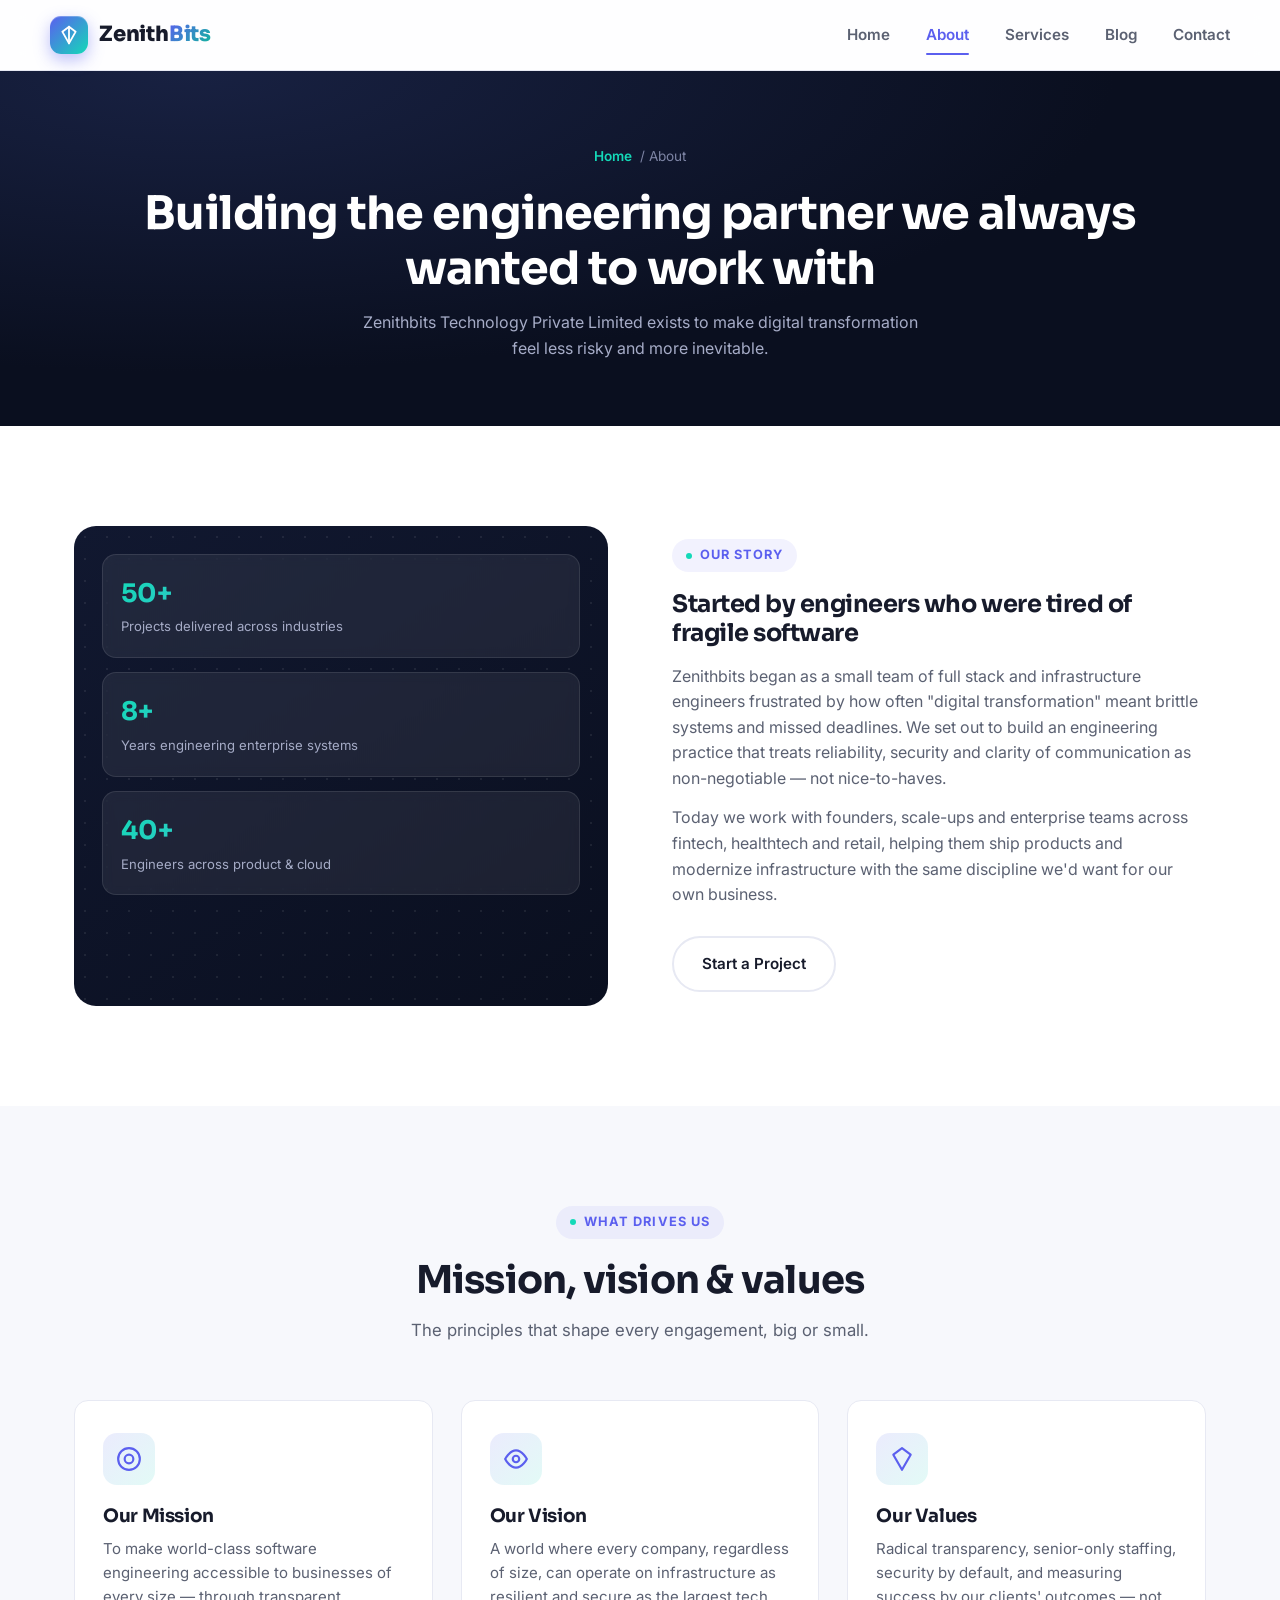
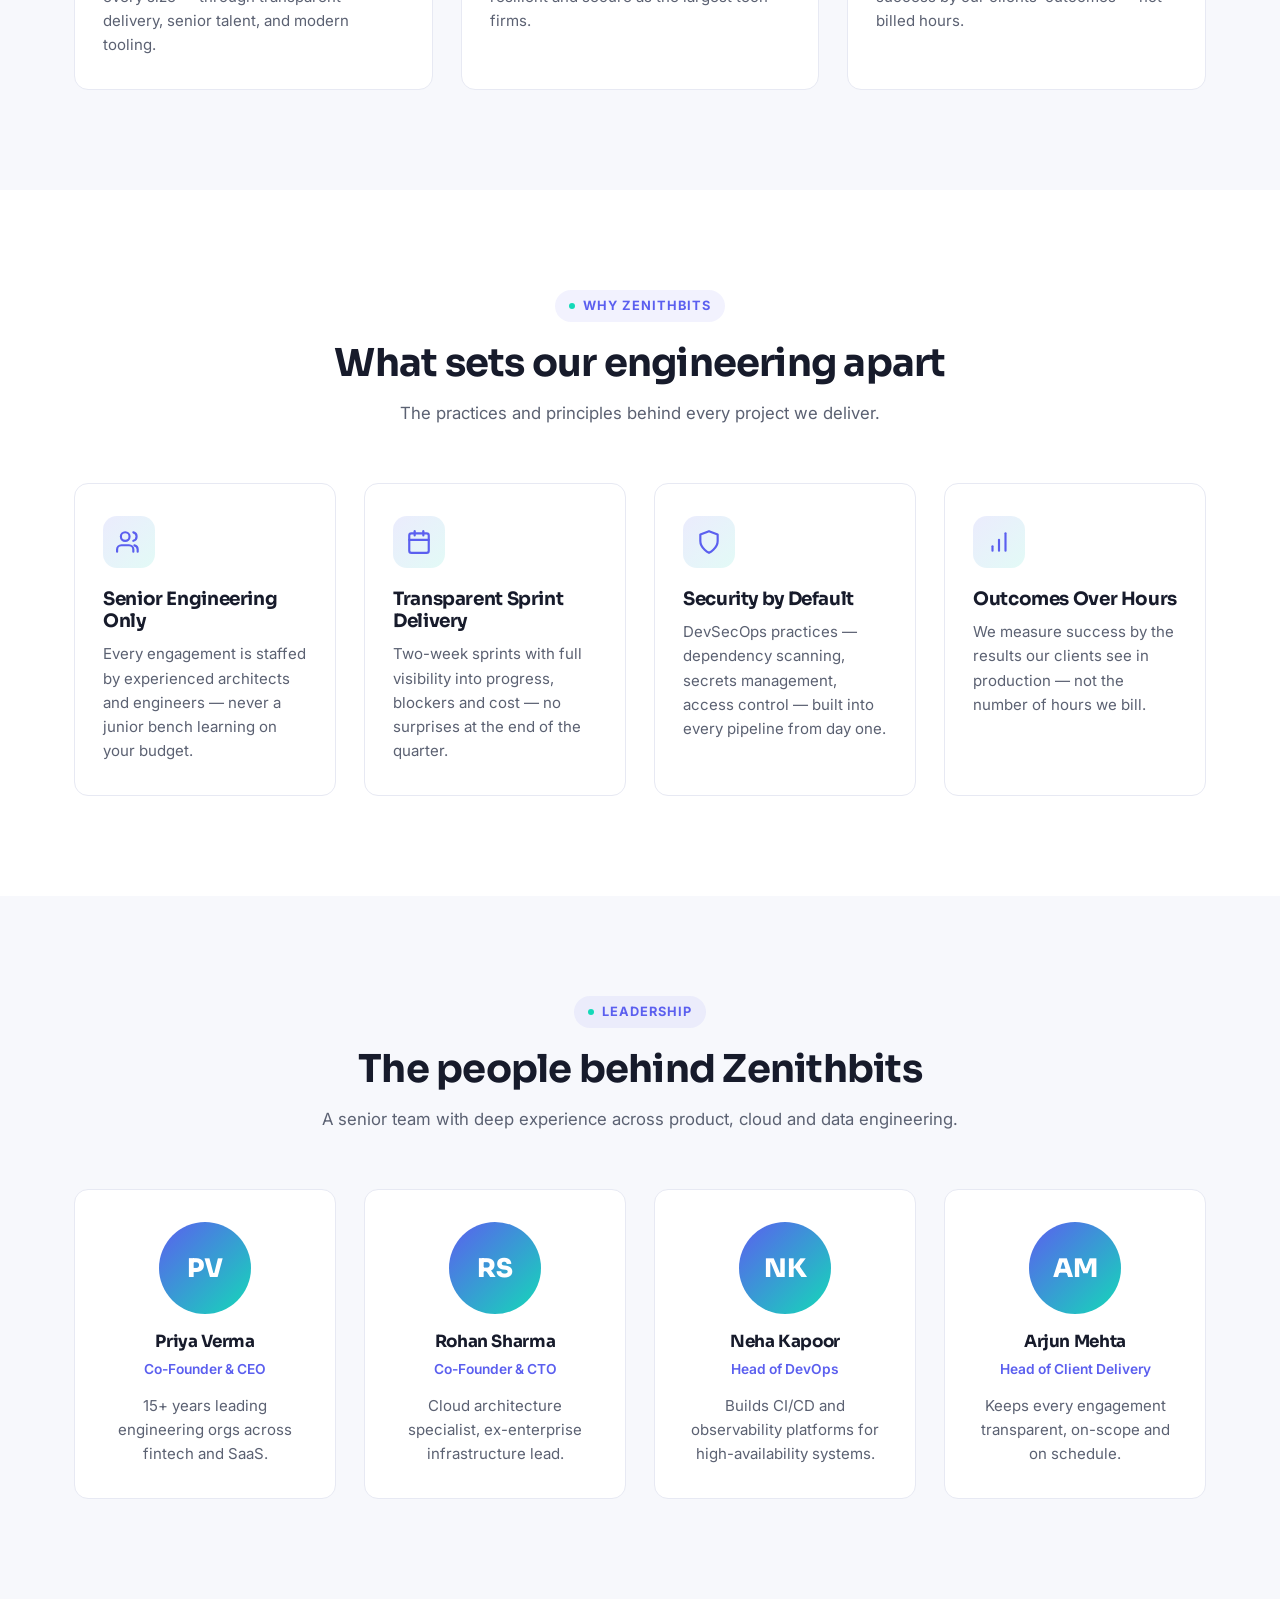
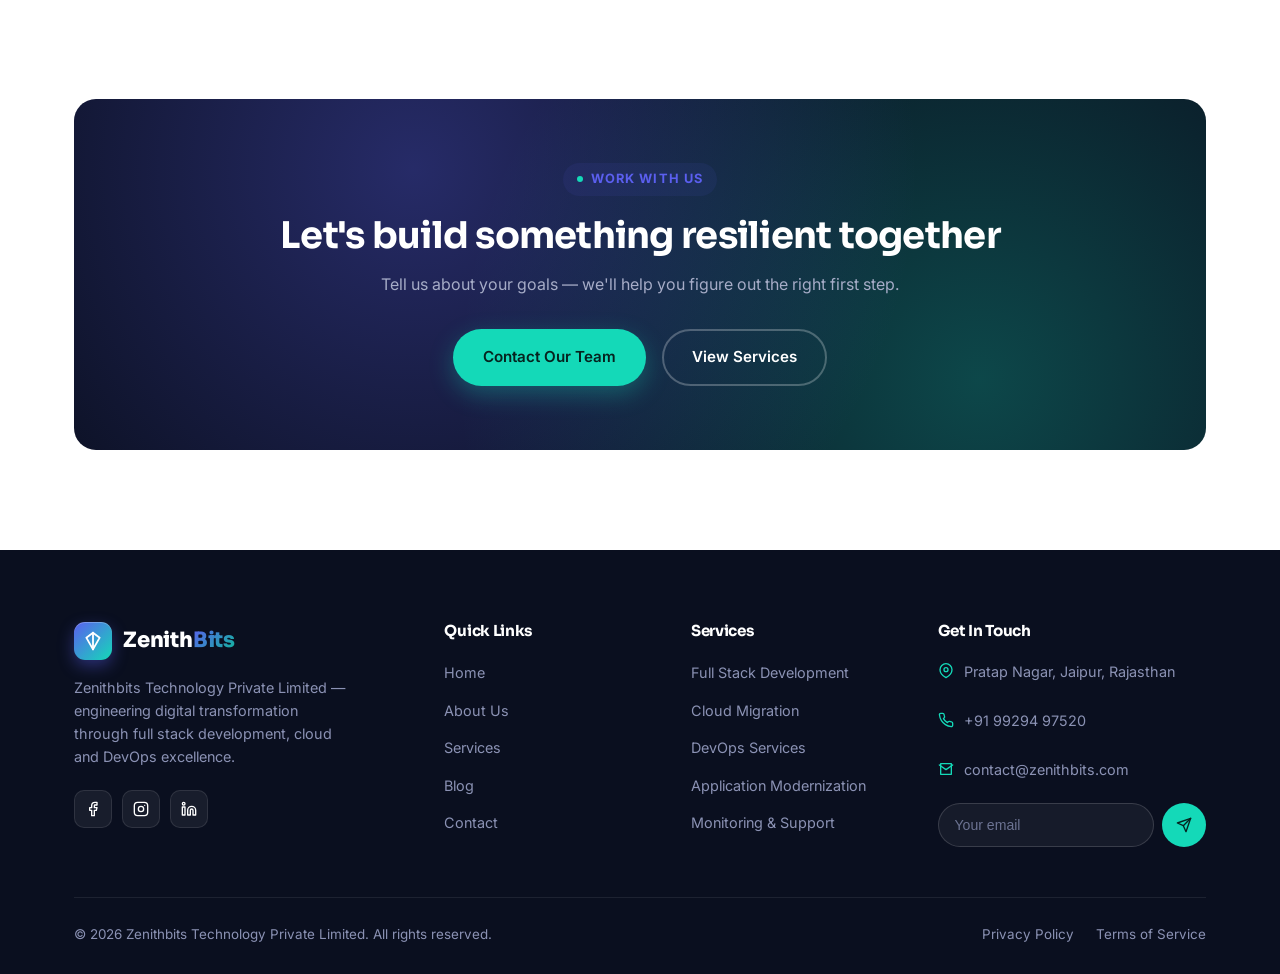
==== about.html @ cf874138 "added" ====
<!DOCTYPE html>
<html lang="en">
<head>
<meta charset="UTF-8">
<meta name="viewport" content="width=device-width, initial-scale=1.0">
<title>About Us | Zenithbits Technology</title>
<meta name="description" content="Learn about Zenithbits Technology Private Limited — our story, mission, values and the team behind our digital transformation work.">
<link rel="preconnect" href="https://fonts.googleapis.com">
<link href="https://fonts.googleapis.com/css2?family=Inter:wght@400;500;600;700&family=Sora:wght@600;700;800&display=swap" rel="stylesheet">
<link rel="stylesheet" href="assets/style.css">
</head>
<body>

<header class="navbar">
  <div class="container nav-inner">
    <a href="index.html" class="logo">
      <span class="mark"><svg viewBox="0 0 24 24" fill="none" stroke="#fff" stroke-width="2.2" stroke-linecap="round" stroke-linejoin="round"><path d="M12 2 L20 8 L12 22 L4 8 Z"/><path d="M12 2 L12 22"/></svg></span>
      <span class="logo-text">Zenith<span class="sub">Bits</span></span>
    </a>
    <nav class="nav-links">
      <a href="index.html">Home</a>
      <a href="about.html" class="active">About</a>
      <a href="services.html">Services</a>
      <a href="blog.html">Blog</a>
      <a href="contact.html">Contact</a>
    </nav>
    <button class="nav-toggle" aria-label="Menu"><span></span><span></span><span></span></button>
  </div>
  <div class="container mobile-menu">
    <a href="index.html">Home</a>
    <a href="about.html" class="active">About</a>
    <a href="services.html">Services</a>
    <a href="blog.html">Blog</a>
    <a href="contact.html">Contact</a>
  </div>
</header>

<section class="page-hero">
  <div class="container">
    <div class="breadcrumb"><a href="index.html">Home</a> / About</div>
    <h1>Building the engineering partner we always wanted to work with</h1>
    <p>Zenithbits Technology Private Limited exists to make digital transformation feel less risky and more inevitable.</p>
  </div>
</section>

<!-- STORY -->
<section class="section bg-surface">
  <div class="container split">
    <div class="split-visual">
      <div class="grid-dots"></div>
      <div class="stat-chip"><strong data-count="50" data-suffix="+">0+</strong><span>Projects delivered across industries</span></div>
      <div class="stat-chip"><strong data-count="8" data-suffix="+">0+</strong><span>Years engineering enterprise systems</span></div>
      <div class="stat-chip"><strong data-count="40" data-suffix="+">0+</strong><span>Engineers across product &amp; cloud</span></div>
    </div>
    <div>
      <div class="eyebrow">Our Story</div>
      <h2>Started by engineers who were tired of fragile software</h2>
      <p style="color:var(--text-muted); margin-top:16px;">Zenithbits began as a small team of full stack and infrastructure engineers frustrated by how often "digital transformation" meant brittle systems and missed deadlines. We set out to build an engineering practice that treats reliability, security and clarity of communication as non-negotiable — not nice-to-haves.</p>
      <p style="color:var(--text-muted); margin-top:14px;">Today we work with founders, scale-ups and enterprise teams across fintech, healthtech and retail, helping them ship products and modernize infrastructure with the same discipline we'd want for our own business.</p>
      <a href="contact.html" class="btn btn-outline-dark" style="margin-top:28px;">Start a Project</a>
    </div>
  </div>
</section>

<!-- MISSION / VISION / VALUES -->
<section class="section bg-soft">
  <div class="container">
    <div class="section-head">
      <div class="eyebrow">What Drives Us</div>
      <h2>Mission, vision &amp; values</h2>
      <p>The principles that shape every engagement, big or small.</p>
    </div>
    <div class="grid grid-3">
      <div class="card value-card">
        <div class="icon-tile"><svg viewBox="0 0 24 24" fill="none" stroke-width="2" stroke-linecap="round" stroke-linejoin="round"><circle cx="12" cy="12" r="10"/><path d="M16 12a4 4 0 1 1-8 0 4 4 0 0 1 8 0Z"/></svg></div>
        <h3>Our Mission</h3>
        <p>To make world-class software engineering accessible to businesses of every size — through transparent delivery, senior talent, and modern tooling.</p>
      </div>
      <div class="card value-card">
        <div class="icon-tile"><svg viewBox="0 0 24 24" fill="none" stroke-width="2" stroke-linecap="round" stroke-linejoin="round"><path d="M2 12s4-8 10-8 10 8 10 8-4 8-10 8-10-8-10-8Z"/><circle cx="12" cy="12" r="3"/></svg></div>
        <h3>Our Vision</h3>
        <p>A world where every company, regardless of size, can operate on infrastructure as resilient and secure as the largest tech firms.</p>
      </div>
      <div class="card value-card">
        <div class="icon-tile"><svg viewBox="0 0 24 24" fill="none" stroke-width="2" stroke-linecap="round" stroke-linejoin="round"><path d="M12 2 L20 8 L12 22 L4 8 Z"/></svg></div>
        <h3>Our Values</h3>
        <p>Radical transparency, senior-only staffing, security by default, and measuring success by our clients' outcomes — not billed hours.</p>
      </div>
    </div>
  </div>
</section>

<!-- WHY ZENITHBITS -->
<section class="section bg-surface">
  <div class="container">
    <div class="section-head">
      <div class="eyebrow">Why Zenithbits</div>
      <h2>What sets our engineering apart</h2>
      <p>The practices and principles behind every project we deliver.</p>
    </div>
    <div class="grid grid-4">
      <div class="card">
        <div class="icon-tile"><svg viewBox="0 0 24 24" fill="none" stroke-width="2" stroke-linecap="round" stroke-linejoin="round"><path d="M16 21v-2a4 4 0 0 0-4-4H5a4 4 0 0 0-4 4v2"/><circle cx="8.5" cy="7" r="4"/><path d="M20 21v-2a4 4 0 0 0-3-3.87"/><path d="M16 3.13a4 4 0 0 1 0 7.75"/></svg></div>
        <h3>Senior Engineering Only</h3>
        <p>Every engagement is staffed by experienced architects and engineers — never a junior bench learning on your budget.</p>
      </div>
      <div class="card">
        <div class="icon-tile"><svg viewBox="0 0 24 24" fill="none" stroke-width="2" stroke-linecap="round" stroke-linejoin="round"><rect x="3" y="4" width="18" height="18" rx="2"/><line x1="16" y1="2" x2="16" y2="6"/><line x1="8" y1="2" x2="8" y2="6"/><line x1="3" y1="10" x2="21" y2="10"/></svg></div>
        <h3>Transparent Sprint Delivery</h3>
        <p>Two-week sprints with full visibility into progress, blockers and cost — no surprises at the end of the quarter.</p>
      </div>
      <div class="card">
        <div class="icon-tile"><svg viewBox="0 0 24 24" fill="none" stroke-width="2" stroke-linecap="round" stroke-linejoin="round"><path d="M12 22s8-4 8-11V5l-8-3-8 3v6c0 7 8 11 8 11Z"/></svg></div>
        <h3>Security by Default</h3>
        <p>DevSecOps practices — dependency scanning, secrets management, access control — built into every pipeline from day one.</p>
      </div>
      <div class="card">
        <div class="icon-tile"><svg viewBox="0 0 24 24" fill="none" stroke-width="2" stroke-linecap="round" stroke-linejoin="round"><path d="M12 20V10"/><path d="M18 20V4"/><path d="M6 20v-4"/></svg></div>
        <h3>Outcomes Over Hours</h3>
        <p>We measure success by the results our clients see in production — not the number of hours we bill.</p>
      </div>
    </div>
  </div>
</section>

<!-- TEAM -->
<section class="section bg-soft">
  <div class="container">
    <div class="section-head">
      <div class="eyebrow">Leadership</div>
      <h2>The people behind Zenithbits</h2>
      <p>A senior team with deep experience across product, cloud and data engineering.</p>
    </div>
    <div class="grid grid-4">
      <div class="card team-card">
        <div class="team-avatar">PV</div>
        <h4>Priya Verma</h4>
        <span>Co-Founder &amp; CEO</span>
        <p style="margin-top:12px;">15+ years leading engineering orgs across fintech and SaaS.</p>
      </div>
      <div class="card team-card">
        <div class="team-avatar">RS</div>
        <h4>Rohan Sharma</h4>
        <span>Co-Founder &amp; CTO</span>
        <p style="margin-top:12px;">Cloud architecture specialist, ex-enterprise infrastructure lead.</p>
      </div>
      <div class="card team-card">
        <div class="team-avatar">NK</div>
        <h4>Neha Kapoor</h4>
        <span>Head of DevOps</span>
        <p style="margin-top:12px;">Builds CI/CD and observability platforms for high-availability systems.</p>
      </div>
      <div class="card team-card">
        <div class="team-avatar">AM</div>
        <h4>Arjun Mehta</h4>
        <span>Head of Client Delivery</span>
        <p style="margin-top:12px;">Keeps every engagement transparent, on-scope and on schedule.</p>
      </div>
    </div>
  </div>
</section>

<section class="section bg-surface">
  <div class="container">
    <div class="cta-banner">
      <div class="eyebrow on-dark">Work With Us</div>
      <h2>Let's build something resilient together</h2>
      <p>Tell us about your goals — we'll help you figure out the right first step.</p>
      <div class="cta-actions">
        <a href="contact.html" class="btn btn-accent">Contact Our Team</a>
        <a href="services.html" class="btn btn-outline">View Services</a>
      </div>
    </div>
  </div>
</section>

<footer>
  <div class="container">
    <div class="footer-grid">
      <div>
        <a href="index.html" class="logo">
          <span class="mark"><svg viewBox="0 0 24 24" fill="none" stroke="#fff" stroke-width="2.2" stroke-linecap="round" stroke-linejoin="round"><path d="M12 2 L20 8 L12 22 L4 8 Z"/><path d="M12 2 L12 22"/></svg></span>
          <span class="logo-text">Zenith<span class="sub">Bits</span></span>
        </a>
        <p>Zenithbits Technology Private Limited — engineering digital transformation through full stack development, cloud and DevOps excellence.</p>
        <div class="social-row">
          <a href="#" aria-label="Facebook"><svg viewBox="0 0 24 24" fill="none" stroke-width="2" stroke-linecap="round" stroke-linejoin="round"><path d="M18 2h-3a5 5 0 0 0-5 5v3H7v4h3v8h4v-8h3l1-4h-4V7a1 1 0 0 1 1-1h3Z"/></svg></a>
          <a href="#" aria-label="Instagram"><svg viewBox="0 0 24 24" fill="none" stroke-width="2" stroke-linecap="round" stroke-linejoin="round"><rect x="2" y="2" width="20" height="20" rx="5"/><circle cx="12" cy="12" r="4"/><line x1="17.5" y1="6.5" x2="17.5" y2="6.5"/></svg></a>
          <a href="#" aria-label="LinkedIn"><svg viewBox="0 0 24 24" fill="none" stroke-width="2" stroke-linecap="round" stroke-linejoin="round"><path d="M16 8a6 6 0 0 1 6 6v7h-4v-7a2 2 0 0 0-2-2 2 2 0 0 0-2 2v7h-4v-7a6 6 0 0 1 6-6Z"/><rect x="2" y="9" width="4" height="12"/><circle cx="4" cy="4" r="2"/></svg></a>
        </div>
      </div>
      <div class="footer-col">
        <h4>Quick Links</h4>
        <ul>
          <li><a href="index.html">Home</a></li>
          <li><a href="about.html">About Us</a></li>
          <li><a href="services.html">Services</a></li>
          <li><a href="blog.html">Blog</a></li>
          <li><a href="contact.html">Contact</a></li>
        </ul>
      </div>
      <div class="footer-col">
        <h4>Services</h4>
        <ul>
          <li><a href="services.html">Full Stack Development</a></li>
          <li><a href="services.html">Cloud Migration</a></li>
          <li><a href="services.html">DevOps Services</a></li>
          <li><a href="services.html">Application Modernization</a></li>
          <li><a href="services.html">Monitoring &amp; Support</a></li>
        </ul>
      </div>
      <div class="footer-col">
        <h4>Get In Touch</h4>
        <ul class="footer-contact">
          <li><svg viewBox="0 0 24 24" fill="none" stroke-width="2" stroke-linecap="round" stroke-linejoin="round"><path d="M21 10c0 7-9 12-9 12S3 17 3 10a9 9 0 0 1 18 0Z"/><circle cx="12" cy="10" r="3"/></svg><span>Pratap Nagar, Jaipur, Rajasthan</span></li>
          <li><svg viewBox="0 0 24 24" fill="none" stroke-width="2" stroke-linecap="round" stroke-linejoin="round"><path d="M22 16.92v3a2 2 0 0 1-2.18 2 19.79 19.79 0 0 1-8.63-3.07 19.5 19.5 0 0 1-6-6 19.79 19.79 0 0 1-3.07-8.67A2 2 0 0 1 4.11 2h3a2 2 0 0 1 2 1.72c.13.96.36 1.9.68 2.81a2 2 0 0 1-.45 2.11L8.09 9.91a16 16 0 0 0 6 6l1.27-1.27a2 2 0 0 1 2.11-.45c.91.32 1.85.55 2.81.68A2 2 0 0 1 22 16.92Z"/></svg><span>+91 99294 97520</span></li>
          <li><svg viewBox="0 0 24 24" fill="none" stroke-width="2" stroke-linecap="round" stroke-linejoin="round"><path d="M4 4h16v16H4Z"/><path d="m22 6-10 7L2 6"/></svg><span>contact@zenithbits.com</span></li>
        </ul>
        <form class="newsletter">
          <input type="email" placeholder="Your email" required>
          <button type="submit" aria-label="Subscribe"><svg viewBox="0 0 24 24" fill="none" stroke="#06231F" stroke-width="2" stroke-linecap="round" stroke-linejoin="round"><line x1="22" y1="2" x2="11" y2="13"/><polygon points="22 2 15 22 11 13 2 9 22 2"/></svg></button>
        </form>
      </div>
    </div>
    <div class="footer-bottom">
      <span>© 2026 Zenithbits Technology Private Limited. All rights reserved.</span>
      <div class="footer-legal">
        <a href="#">Privacy Policy</a>
        <a href="#">Terms of Service</a>
      </div>
    </div>
  </div>
</footer>

<script src="assets/script.js"></script>
</body>
</html>
---- assets/style.css ----
/* ============================================================
   Zenithbits Technology — Shared Stylesheet
   ============================================================ */

:root {
  /* Brand palette */
  --dark: #0A0F1F;
  --dark-2: #111830;
  --dark-3: #1A2340;
  --primary: #5B5FEF;
  --primary-dark: #4347C4;
  --primary-light: #8B8FF5;
  --accent: #14D9B8;
  --accent-dark: #0FB89B;
  --bg: #F7F8FC;
  --surface: #FFFFFF;
  --text: #171B2B;
  --text-muted: #5B6172;
  --text-soft: #8A90A3;
  --border: #E7E9F3;
  --border-dark: #262F4D;

  --radius-sm: 8px;
  --radius-md: 14px;
  --radius-lg: 22px;
  --shadow-sm: 0 2px 8px rgba(20, 24, 55, 0.06);
  --shadow-md: 0 12px 32px rgba(20, 24, 55, 0.10);
  --shadow-lg: 0 24px 60px rgba(10, 15, 31, 0.18);
  --container: 1180px;
}

* { box-sizing: border-box; margin: 0; padding: 0; }

html { scroll-behavior: smooth; }

body {
  font-family: 'Inter', -apple-system, BlinkMacSystemFont, 'Segoe UI', sans-serif;
  color: var(--text);
  background: var(--bg);
  line-height: 1.6;
  -webkit-font-smoothing: antialiased;
  overflow-x: hidden;
}

h1, h2, h3, h4, h5 {
  font-family: 'Sora', 'Inter', sans-serif;
  font-weight: 700;
  line-height: 1.2;
  color: var(--text);
  letter-spacing: -0.02em;
}

a { color: inherit; text-decoration: none; }
img { max-width: 100%; display: block; }
ul { list-style: none; }
button { font-family: inherit; cursor: pointer; }

.container {
  width: 100%;
  max-width: var(--container);
  margin: 0 auto;
  padding: 0 24px;
}

.eyebrow {
  display: inline-flex;
  align-items: center;
  gap: 8px;
  font-size: 0.8rem;
  font-weight: 700;
  letter-spacing: 0.08em;
  text-transform: uppercase;
  color: var(--primary);
  background: rgba(91, 95, 239, 0.08);
  padding: 6px 14px;
  border-radius: 100px;
  margin-bottom: 18px;
}
.eyebrow::before {
  content: "";
  width: 6px; height: 6px;
  border-radius: 50%;
  background: var(--accent);
}
.on-dark .eyebrow {
  background: rgba(20, 217, 184, 0.12);
  color: var(--accent);
}

.section { padding: 100px 0; }
.section-sm { padding: 60px 0; }
.section-head {
  max-width: 640px;
  margin: 0 auto 56px;
  text-align: center;
}
.section-head h2 { font-size: clamp(1.7rem, 3vw, 2.5rem); margin-bottom: 14px; }
.section-head p { color: var(--text-muted); font-size: 1.05rem; }
.section-head.left { margin: 0 0 48px; text-align: left; }

.bg-dark {
  background: var(--dark);
  color: #C7CBE3;
}
.bg-dark h1, .bg-dark h2, .bg-dark h3, .bg-dark h4 { color: #fff; }
.bg-surface { background: var(--surface); }
.bg-soft { background: var(--bg); }

/* ---------- Buttons ---------- */
.btn {
  display: inline-flex;
  align-items: center;
  justify-content: center;
  gap: 8px;
  padding: 14px 28px;
  border-radius: 100px;
  font-weight: 600;
  font-size: 0.95rem;
  border: 2px solid transparent;
  transition: all 0.25s ease;
  white-space: nowrap;
}
.btn-primary {
  background: linear-gradient(135deg, var(--primary), var(--primary-dark));
  color: #fff;
  box-shadow: 0 8px 24px rgba(91, 95, 239, 0.35);
}
.btn-primary:hover { transform: translateY(-2px); box-shadow: 0 12px 30px rgba(91, 95, 239, 0.45); }
.btn-accent {
  background: var(--accent);
  color: #06231F;
  box-shadow: 0 8px 24px rgba(20, 217, 184, 0.3);
}
.btn-accent:hover { transform: translateY(-2px); background: var(--accent-dark); }
.btn-outline {
  background: transparent;
  border-color: rgba(255,255,255,0.25);
  color: #fff;
}
.btn-outline:hover { border-color: #fff; background: rgba(255,255,255,0.08); }
.btn-outline-dark {
  background: transparent;
  border-color: var(--border);
  color: var(--text);
}
.btn-outline-dark:hover { border-color: var(--primary); color: var(--primary); }
.btn-sm { padding: 10px 20px; font-size: 0.88rem; }
.btn-block { width: 100%; }

/* ---------- Navbar ---------- */
.navbar {
  position: sticky;
  top: 0;
  z-index: 200;
  background: rgba(255,255,255,0.85);
  backdrop-filter: blur(12px);
  border-bottom: 1px solid var(--border);
}
.nav-inner {
  display: flex;
  align-items: center;
  justify-content: space-between;
  padding: 16px 0;
}
.logo {
  display: flex;
  align-items: center;
  gap: 11px;
  font-family: 'Sora', sans-serif;
  font-weight: 800;
  font-size: 1.32rem;
  letter-spacing: -0.01em;
  color: var(--text);
}
.logo .logo-text { white-space: nowrap; }
.logo .mark {
  width: 38px; height: 38px;
  border-radius: 11px;
  background: linear-gradient(135deg, var(--primary), var(--accent));
  display: flex; align-items: center; justify-content: center;
  flex-shrink: 0;
  box-shadow: 0 6px 16px rgba(91,95,239,0.4), inset 0 1px 0 rgba(255,255,255,0.25);
  transition: transform 0.3s ease, box-shadow 0.3s ease;
}
.logo:hover .mark { transform: rotate(-8deg) scale(1.06); box-shadow: 0 8px 20px rgba(91,95,239,0.5), inset 0 1px 0 rgba(255,255,255,0.3); }
.logo .mark svg { width: 20px; height: 20px; }
.logo span.sub {
  background: linear-gradient(135deg, var(--primary), var(--accent-dark));
  -webkit-background-clip: text;
  background-clip: text;
  color: transparent;
}

.nav-links {
  display: flex;
  align-items: center;
  gap: 36px;
}
.nav-links a {
  font-weight: 600;
  font-size: 0.95rem;
  color: var(--text-muted);
  position: relative;
  padding: 4px 0;
  transition: color 0.2s ease;
}
.nav-links a:hover, .nav-links a.active { color: var(--primary); }
.nav-links a.active::after {
  content: "";
  position: absolute;
  left: 0; right: 0; bottom: -4px;
  height: 2px;
  background: var(--primary);
  border-radius: 2px;
}
.nav-cta { display: flex; align-items: center; gap: 18px; }
.nav-toggle {
  display: none;
  flex-direction: column;
  gap: 5px;
  background: none;
  border: none;
  padding: 6px;
}
.nav-toggle span {
  width: 24px; height: 2px;
  background: var(--text);
  border-radius: 2px;
  transition: all 0.25s ease;
}
.mobile-menu {
  display: none;
  flex-direction: column;
  gap: 4px;
  padding: 10px 0 20px;
  border-top: 1px solid var(--border);
}
.mobile-menu.open { display: flex; }
.mobile-menu a {
  padding: 12px 4px;
  font-weight: 600;
  color: var(--text-muted);
  border-bottom: 1px solid var(--border);
}
.mobile-menu a.active { color: var(--primary); }

/* ---------- Hero ---------- */
.hero {
  position: relative;
  padding: 110px 0 130px;
  overflow: hidden;
  background: radial-gradient(ellipse at 20% 0%, #182142 0%, var(--dark) 55%);
}
.hero::before {
  content: "";
  position: absolute;
  inset: 0;
  background-image:
    linear-gradient(rgba(255,255,255,0.035) 1px, transparent 1px),
    linear-gradient(90deg, rgba(255,255,255,0.035) 1px, transparent 1px);
  background-size: 48px 48px;
  mask-image: radial-gradient(ellipse at 30% 20%, black, transparent 70%);
  pointer-events: none;
}
.hero-grid {
  position: relative;
  display: grid;
  grid-template-columns: 1.05fr 0.95fr;
  gap: 60px;
  align-items: center;
}
.hero-copy h1 {
  font-size: clamp(2.2rem, 4.4vw, 3.6rem);
  color: #fff;
  margin-bottom: 22px;
}
.hero-copy h1 .grad {
  background: linear-gradient(135deg, var(--accent), var(--primary-light));
  -webkit-background-clip: text;
  background-clip: text;
  color: transparent;
}
.hero-copy p {
  font-size: 1.1rem;
  color: #A6ACC7;
  max-width: 520px;
  margin-bottom: 34px;
}
.hero-actions { display: flex; gap: 16px; flex-wrap: wrap; margin-bottom: 44px; }
.hero-trust { display: flex; gap: 28px; flex-wrap: wrap; }
.hero-trust div { display: flex; flex-direction: column; }
.hero-trust strong { color: #fff; font-size: 1.4rem; font-family: 'Sora', sans-serif; }
.hero-trust span { color: #7D84A4; font-size: 0.82rem; }

.hero-art {
  position: relative;
  height: 420px;
}
.orbit-card {
  position: absolute;
  background: rgba(255,255,255,0.06);
  border: 1px solid rgba(255,255,255,0.12);
  backdrop-filter: blur(10px);
  border-radius: var(--radius-md);
  padding: 18px 20px;
  color: #fff;
  box-shadow: var(--shadow-lg);
}
.hero-core {
  position: absolute;
  top: 50%; left: 50%;
  transform: translate(-50%, -50%);
  width: 260px; height: 260px;
  border-radius: 50%;
  background: conic-gradient(from 180deg, var(--primary), var(--accent), var(--primary-light), var(--primary));
  filter: blur(0.5px);
  animation: spin 16s linear infinite;
}
.hero-core::after {
  content: "";
  position: absolute;
  inset: 14px;
  border-radius: 50%;
  background: radial-gradient(circle at 32% 28%, #202b58 0%, #131a35 55%, #0a0f1f 100%);
  box-shadow: inset 0 0 44px rgba(91,95,239,0.35), inset 0 0 90px rgba(20,217,184,0.15);
}
.hero-core-icon {
  position: absolute; inset: 0;
  display: flex; align-items: center; justify-content: center;
  z-index: 2;
}
.hero-core-icon svg { width: 68px; height: 68px; animation: pulseIcon 3.2s ease-in-out infinite; }
@keyframes spin { to { transform: translate(-50%, -50%) rotate(360deg); } }
@keyframes pulseIcon { 0%, 100% { transform: scale(1); opacity: 0.92; } 50% { transform: scale(1.1); opacity: 1; } }
.orbit-card.c1 { top: 6%; left: 0; animation: float 6s ease-in-out infinite; }
.orbit-card.c2 { bottom: 10%; right: 0; animation: float 7s ease-in-out infinite 0.4s; }
.orbit-card.c3 { top: 46%; right: -6%; animation: float 5.5s ease-in-out infinite 0.8s; }
@keyframes float { 0%,100% { transform: translateY(0); } 50% { transform: translateY(-14px); } }
.orbit-card .oc-title { font-size: 0.82rem; font-weight: 700; margin-bottom: 2px; }
.orbit-card .oc-sub { font-size: 0.74rem; color: #9AA0C0; }
.orbit-card .oc-row { display: flex; align-items: center; gap: 10px; }
.oc-dot { width: 34px; height: 34px; border-radius: 9px; display:flex; align-items:center; justify-content:center; flex-shrink:0; }
.oc-dot svg { width: 18px; height: 18px; }

/* ---------- Page hero (inner pages) ---------- */
.page-hero {
  padding: 72px 0 64px;
  background: radial-gradient(ellipse at 15% 0%, #182142 0%, var(--dark) 60%);
  text-align: center;
}
.page-hero h1 { color: #fff; font-size: clamp(1.9rem, 3.6vw, 2.9rem); margin-bottom: 14px; }
.page-hero p { color: #A6ACC7; max-width: 560px; margin: 0 auto; }
.breadcrumb {
  display: inline-flex; gap: 8px; align-items: center;
  color: #7D84A4; font-size: 0.85rem; margin-bottom: 18px;
}
.breadcrumb a { color: var(--accent); font-weight: 600; }

/* ---------- Icon tiles ---------- */
.icon-tile {
  width: 52px; height: 52px;
  border-radius: 14px;
  display: flex; align-items: center; justify-content: center;
  background: linear-gradient(135deg, rgba(91,95,239,0.12), rgba(20,217,184,0.12));
  margin-bottom: 20px;
}
.icon-tile svg { width: 26px; height: 26px; stroke: var(--primary); }

/* ---------- About preview / split sections ---------- */
.split {
  display: grid;
  grid-template-columns: 1fr 1fr;
  gap: 64px;
  align-items: center;
}
.split-visual {
  position: relative;
  aspect-ratio: 1/0.9;
  border-radius: var(--radius-lg);
  background: linear-gradient(145deg, var(--dark-2), var(--dark));
  overflow: hidden;
  padding: 28px;
}
.split-visual .grid-dots {
  position: absolute; inset: 0;
  background-image: radial-gradient(rgba(255,255,255,0.15) 1px, transparent 1px);
  background-size: 22px 22px;
  opacity: 0.5;
}
.stat-chip {
  position: relative;
  background: rgba(255,255,255,0.07);
  border: 1px solid rgba(255,255,255,0.1);
  border-radius: var(--radius-md);
  padding: 18px;
  color: #fff;
  margin-bottom: 14px;
  backdrop-filter: blur(6px);
}
.stat-chip strong { font-family:'Sora',sans-serif; font-size: 1.6rem; display:block; background: linear-gradient(135deg, var(--accent), var(--primary-light)); -webkit-background-clip:text; background-clip:text; color:transparent; }
.stat-chip span { font-size: 0.82rem; color: #A6ACC7; }
.split-list { margin-top: 26px; display: flex; flex-direction: column; gap: 16px; }
.split-list li { display: flex; gap: 14px; align-items: flex-start; }
.check {
  width: 24px; height: 24px; border-radius: 50%;
  background: rgba(20,217,184,0.15);
  display: flex; align-items: center; justify-content: center;
  flex-shrink: 0; margin-top: 2px;
}
.check svg { width: 13px; height: 13px; stroke: var(--accent-dark); }
.split-list strong { display:block; font-size: 1rem; margin-bottom: 2px; }
.split-list p { color: var(--text-muted); font-size: 0.92rem; margin: 0; }

/* ---------- Cards grid ---------- */
.grid { display: grid; gap: 28px; }
.grid-4 { grid-template-columns: repeat(4, 1fr); }
.grid-3 { grid-template-columns: repeat(3, 1fr); }
.grid-2 { grid-template-columns: repeat(2, 1fr); }

.card {
  background: var(--surface);
  border: 1px solid var(--border);
  border-radius: var(--radius-md);
  padding: 32px 28px;
  transition: transform 0.25s ease, box-shadow 0.25s ease, border-color 0.25s ease;
}
.card:hover { transform: translateY(-6px); box-shadow: var(--shadow-md); border-color: transparent; }
.card h3 { font-size: 1.15rem; margin-bottom: 10px; }
.card p { color: var(--text-muted); font-size: 0.94rem; }
.card-link {
  display: inline-flex; align-items: center; gap: 6px;
  margin-top: 18px; font-weight: 700; font-size: 0.88rem; color: var(--primary);
}
.card-link svg { width: 14px; height: 14px; transition: transform 0.2s ease; }
.card:hover .card-link svg { transform: translateX(4px); }

.service-num {
  font-family: 'Sora', sans-serif;
  font-weight: 800;
  font-size: 0.8rem;
  color: var(--text-soft);
  margin-bottom: 14px;
  display: block;
}

/* ---------- Feature list (dark) ---------- */
.feature-strip {
  background: var(--dark);
  border-radius: var(--radius-lg);
  padding: 56px;
  display: grid;
  grid-template-columns: 0.9fr 1.1fr;
  gap: 50px;
  align-items: center;
  color: #fff;
}
.feature-strip h2 { color: #fff; margin-bottom: 16px; font-size: clamp(1.5rem,2.6vw,2.1rem); }
.feature-strip > div > p { color: #A6ACC7; margin-bottom: 10px; }
.feature-grid { display: grid; grid-template-columns: 1fr 1fr; gap: 20px; }
.feature-item {
  background: rgba(255,255,255,0.05);
  border: 1px solid rgba(255,255,255,0.1);
  border-radius: var(--radius-md);
  padding: 22px;
}
.feature-item .icon-tile { background: rgba(20,217,184,0.14); margin-bottom: 14px; }
.feature-item .icon-tile svg { stroke: var(--accent); }
.feature-item h4 { color: #fff; font-size: 1rem; margin-bottom: 6px; }
.feature-item p { color: #8B92B4; font-size: 0.86rem; margin: 0; }

/* ---------- Stats band ---------- */
.stats-band {
  background: linear-gradient(120deg, var(--primary-dark), var(--primary) 60%, var(--accent-dark));
  padding: 64px 0;
}
.stats-band .grid-4 { text-align: center; }
.stat-item strong {
  display: block;
  font-family: 'Sora', sans-serif;
  font-size: clamp(2rem, 3.4vw, 2.8rem);
  color: #fff;
}
.stat-item span { color: rgba(255,255,255,0.85); font-size: 0.92rem; font-weight: 600; }

/* ---------- Tech stack strip ---------- */
.tech-strip { padding: 70px 0; }
.tech-grid {
  display: grid;
  grid-template-columns: repeat(6, 1fr);
  gap: 20px;
}
.tech-card {
  background: var(--surface);
  border: 1px solid var(--border);
  border-radius: var(--radius-md);
  padding: 30px 14px 24px;
  display: flex;
  flex-direction: column;
  align-items: center;
  gap: 16px;
  text-align: center;
  transition: transform 0.25s ease, box-shadow 0.25s ease, border-color 0.25s ease;
}
.tech-card:hover { transform: translateY(-6px); box-shadow: var(--shadow-md); border-color: transparent; }
.tech-icon-wrap {
  width: 56px; height: 56px;
  display: flex; align-items: center; justify-content: center;
  flex-shrink: 0;
}
.tech-icon-wrap svg { width: 100%; height: 100%; }
.tech-card span {
  font-weight: 700;
  font-size: 0.92rem;
  color: var(--text);
}
@media (max-width: 980px) { .tech-grid { grid-template-columns: repeat(3, 1fr); } }
@media (max-width: 560px) { .tech-grid { grid-template-columns: repeat(2, 1fr); } }

/* ---------- FAQ ---------- */
.faq-list { max-width: 780px; margin: 0 auto; display: flex; flex-direction: column; gap: 14px; }
.faq-item {
  background: var(--surface);
  border: 1px solid var(--border);
  border-radius: var(--radius-md);
  overflow: hidden;
}
.faq-q {
  width: 100%;
  display: flex; align-items: center; justify-content: space-between;
  gap: 20px;
  padding: 22px 26px;
  background: none; border: none;
  text-align: left;
  font-family: 'Sora', sans-serif;
  font-weight: 700;
  font-size: 1rem;
  color: var(--text);
}
.faq-q .plus {
  flex-shrink: 0;
  width: 30px; height: 30px;
  border-radius: 50%;
  background: rgba(91,95,239,0.09);
  display: flex; align-items: center; justify-content: center;
  position: relative;
}
.faq-q .plus::before, .faq-q .plus::after {
  content: "";
  position: absolute;
  background: var(--primary);
  border-radius: 2px;
  transition: transform 0.25s ease;
}
.faq-q .plus::before { width: 12px; height: 2px; }
.faq-q .plus::after { width: 2px; height: 12px; }
.faq-item.open .faq-q .plus::after { transform: rotate(90deg) scaleY(0); }
.faq-a {
  max-height: 0;
  overflow: hidden;
  transition: max-height 0.3s ease;
}
.faq-a p { padding: 0 26px 24px; color: var(--text-muted); font-size: 0.94rem; }
.faq-item.open .faq-a { max-height: 240px; }

/* ---------- Blog cards ---------- */
.blog-card { display: flex; flex-direction: column; }
.blog-thumb {
  height: 170px;
  border-radius: var(--radius-md);
  margin-bottom: 22px;
  position: relative;
  overflow: hidden;
  display: flex; align-items: center; justify-content: center;
}
.blog-thumb svg { width: 46px; height: 46px; stroke: #fff; opacity: 0.9; }
.blog-thumb.t1 { background: linear-gradient(135deg, #5B5FEF, #2B2E8C); }
.blog-thumb.t2 { background: linear-gradient(135deg, #14D9B8, #0B7F6B); }
.blog-thumb.t3 { background: linear-gradient(135deg, #8B5FEF, #4A2E9C); }
.blog-thumb.t4 { background: linear-gradient(135deg, #5FA9EF, #2E5E9C); }
.blog-meta { display: flex; gap: 14px; align-items: center; font-size: 0.8rem; color: var(--text-soft); margin-bottom: 12px; font-weight: 600; }
.blog-meta .tag { color: var(--primary); background: rgba(91,95,239,0.09); padding: 4px 10px; border-radius: 100px; }
.blog-card h3 { font-size: 1.12rem; margin-bottom: 10px; }
.blog-card p { color: var(--text-muted); font-size: 0.92rem; margin-bottom: 16px; }

/* ---------- Testimonials ---------- */
.testi-card {
  background: var(--surface);
  border: 1px solid var(--border);
  border-radius: var(--radius-md);
  padding: 34px 30px;
  position: relative;
}
.testi-quote { color: var(--primary-light); opacity: 0.5; margin-bottom: 14px; }
.testi-quote svg { width: 32px; height: 32px; }
.testi-card p.quote { font-size: 1rem; color: var(--text); margin-bottom: 24px; }
.testi-person { display: flex; align-items: center; gap: 14px; }
.testi-avatar {
  width: 46px; height: 46px; border-radius: 50%;
  display: flex; align-items: center; justify-content: center;
  font-family: 'Sora', sans-serif; font-weight: 700; color: #fff;
  background: linear-gradient(135deg, var(--primary), var(--accent));
  flex-shrink: 0;
}
.testi-person strong { display: block; font-size: 0.94rem; }
.testi-person span { font-size: 0.82rem; color: var(--text-muted); }
.stars { color: #F5B942; font-size: 0.85rem; margin-bottom: 12px; letter-spacing: 2px; }

/* ---------- CTA banner ---------- */
.cta-banner {
  background: var(--dark);
  border-radius: var(--radius-lg);
  padding: 64px 56px;
  text-align: center;
  position: relative;
  overflow: hidden;
}
.cta-banner::before {
  content: "";
  position: absolute; inset: 0;
  background: radial-gradient(circle at 30% 20%, rgba(91,95,239,0.35), transparent 60%),
              radial-gradient(circle at 80% 80%, rgba(20,217,184,0.28), transparent 55%);
}
.cta-banner > * { position: relative; }
.cta-banner h2 { color: #fff; font-size: clamp(1.6rem, 3vw, 2.3rem); margin-bottom: 14px; }
.cta-banner p { color: #A6ACC7; max-width: 520px; margin: 0 auto 32px; }
.cta-actions { display: flex; gap: 16px; justify-content: center; flex-wrap: wrap; }

/* ---------- Footer ---------- */
footer {
  background: var(--dark);
  color: #8B92B4;
  padding: 72px 0 28px;
}
.footer-grid {
  display: grid;
  grid-template-columns: 1.6fr 1fr 1fr 1.3fr;
  gap: 40px;
  padding-bottom: 50px;
  border-bottom: 1px solid rgba(255,255,255,0.08);
}
.footer-grid .logo { color: #fff; margin-bottom: 16px; }
.footer-grid p { font-size: 0.9rem; margin-bottom: 22px; max-width: 280px; }
.footer-col h4 { color: #fff; font-size: 0.95rem; margin-bottom: 20px; }
.footer-col ul { display: flex; flex-direction: column; gap: 12px; }
.footer-col a { font-size: 0.9rem; transition: color 0.2s ease; }
.footer-col a:hover { color: var(--accent); }
.footer-contact li { display: flex; gap: 10px; align-items: flex-start; font-size: 0.9rem; margin-bottom: 14px; }
.footer-contact svg { width: 16px; height: 16px; stroke: var(--accent); flex-shrink: 0; margin-top: 3px; }
.social-row { display: flex; gap: 10px; margin-top: 20px; }
.social-row a {
  width: 38px; height: 38px; border-radius: 10px;
  background: rgba(255,255,255,0.06);
  display: flex; align-items: center; justify-content: center;
  border: 1px solid rgba(255,255,255,0.1);
}
.social-row a:hover { background: var(--primary); border-color: var(--primary); }
.social-row svg { width: 16px; height: 16px; stroke: #fff; }
.newsletter { display: flex; gap: 8px; margin-top: 8px; }
.newsletter input {
  flex: 1;
  padding: 12px 16px;
  border-radius: 100px;
  border: 1px solid rgba(255,255,255,0.15);
  background: rgba(255,255,255,0.05);
  color: #fff;
  font-size: 0.88rem;
}
.newsletter input::placeholder { color: #6C7392; }
.newsletter button {
  width: 44px; height: 44px;
  border-radius: 50%;
  border: none;
  background: var(--accent);
  display: flex; align-items: center; justify-content: center;
  flex-shrink: 0;
}
.newsletter button svg { width: 16px; height: 16px; }
.footer-bottom {
  display: flex;
  justify-content: space-between;
  align-items: center;
  padding-top: 26px;
  font-size: 0.84rem;
  flex-wrap: wrap;
  gap: 12px;
}
.footer-bottom a:hover { color: var(--accent); }
.footer-legal { display: flex; gap: 22px; }

/* ---------- Contact page ---------- */
.contact-wrap {
  display: grid;
  grid-template-columns: 1fr 1.2fr;
  gap: 50px;
}
.contact-info-card {
  background: var(--dark);
  border-radius: var(--radius-lg);
  padding: 42px 34px;
  color: #fff;
}
.contact-info-card h3 { color: #fff; margin-bottom: 10px; }
.contact-info-card > p { color: #A6ACC7; margin-bottom: 30px; font-size: 0.94rem; }
.contact-info-item { display: flex; gap: 16px; margin-bottom: 24px; align-items: flex-start; }
.contact-info-item .icon-tile { margin-bottom: 0; background: rgba(20,217,184,0.14); }
.contact-info-item .icon-tile svg { stroke: var(--accent); }
.contact-info-item strong { display: block; margin-bottom: 4px; font-size: 0.95rem; }
.contact-info-item span, .contact-info-item p { color: #A6ACC7; font-size: 0.88rem; }
.form-card {
  background: var(--surface);
  border: 1px solid var(--border);
  border-radius: var(--radius-lg);
  padding: 42px 38px;
}
.form-row { display: grid; grid-template-columns: 1fr 1fr; gap: 18px; margin-bottom: 18px; }
.field { display: flex; flex-direction: column; gap: 8px; margin-bottom: 18px; }
.field label { font-size: 0.86rem; font-weight: 700; color: var(--text); }
.field input, .field select, .field textarea {
  padding: 13px 16px;
  border-radius: var(--radius-sm);
  border: 1.5px solid var(--border);
  font-family: inherit;
  font-size: 0.92rem;
  color: var(--text);
  background: var(--bg);
  transition: border-color 0.2s ease;
}
.field input:focus, .field select:focus, .field textarea:focus {
  outline: none;
  border-color: var(--primary);
  background: #fff;
}
.field textarea { resize: vertical; min-height: 120px; }
.form-note { font-size: 0.82rem; color: var(--text-soft); margin-top: 14px; text-align: center; }
.form-success {
  display: none;
  align-items: center;
  gap: 12px;
  background: rgba(20,217,184,0.1);
  border: 1px solid rgba(20,217,184,0.35);
  color: #0B7F6B;
  padding: 16px 18px;
  border-radius: var(--radius-sm);
  margin-bottom: 20px;
  font-weight: 600;
  font-size: 0.9rem;
}
.form-success.show { display: flex; }
.map-embed {
  margin-top: 30px;
  border-radius: var(--radius-lg);
  overflow: hidden;
  border: 1px solid var(--border);
  height: 280px;
  position: relative;
  background: linear-gradient(135deg, #E9EBF7, #F7F8FC);
}
.map-embed .pin {
  position: absolute; top: 50%; left: 50%;
  transform: translate(-50%, -50%);
  display: flex; flex-direction: column; align-items: center; gap: 8px;
}
.map-embed .pin-icon {
  width: 46px; height: 46px; border-radius: 50% 50% 50% 0;
  background: var(--primary);
  transform: rotate(-45deg);
  display: flex; align-items: center; justify-content: center;
  box-shadow: var(--shadow-md);
}
.map-embed .pin-icon svg { transform: rotate(45deg); width: 20px; height: 20px; stroke: #fff; }
.map-embed .pin span { background: #fff; padding: 6px 14px; border-radius: 100px; font-size: 0.82rem; font-weight: 700; box-shadow: var(--shadow-sm); }

/* ---------- Team / values (About) ---------- */
.value-card { text-align: left; }
.team-card { text-align: center; }
.team-avatar {
  width: 92px; height: 92px; border-radius: 50%;
  margin: 0 auto 18px;
  background: linear-gradient(135deg, var(--primary), var(--accent));
  display: flex; align-items: center; justify-content: center;
  color: #fff; font-family: 'Sora', sans-serif; font-weight: 800; font-size: 1.6rem;
}
.team-card h4 { margin-bottom: 4px; font-size: 1.05rem; }
.team-card span { color: var(--primary); font-size: 0.86rem; font-weight: 600; }

.timeline { display: flex; flex-direction: column; gap: 0; max-width: 720px; margin: 0 auto; }
.timeline-item { display: grid; grid-template-columns: 90px 1fr; gap: 24px; padding-bottom: 40px; position: relative; }
.timeline-item::before {
  content: "";
  position: absolute; left: 105px; top: 30px; bottom: -10px;
  width: 2px; background: var(--border);
}
.timeline-item:last-child::before { display: none; }
.timeline-item:last-child { padding-bottom: 0; }
.timeline-year { font-family: 'Sora', sans-serif; font-weight: 800; color: var(--primary); font-size: 1.05rem; }
.timeline-dot {
  position: absolute; left: 96px; top: 4px;
  width: 20px; height: 20px; border-radius: 50%;
  background: var(--surface); border: 3px solid var(--primary);
}
.timeline-body h4 { margin-bottom: 6px; }
.timeline-body p { color: var(--text-muted); font-size: 0.92rem; }

/* ---------- Process steps (Services page) ---------- */
.process-row { display: grid; grid-template-columns: repeat(4, 1fr); gap: 26px; }
.process-item { position: relative; padding-top: 10px; }
.process-num {
  width: 54px; height: 54px;
  border-radius: 16px;
  background: var(--dark);
  color: var(--accent);
  display: flex; align-items: center; justify-content: center;
  font-family: 'Sora', sans-serif; font-weight: 800; font-size: 1.2rem;
  margin-bottom: 20px;
}
.process-item h4 { margin-bottom: 8px; font-size: 1.02rem; }
.process-item p { color: var(--text-muted); font-size: 0.9rem; }

/* ---------- Utility ---------- */
.mt-0 { margin-top: 0 !important; }
.text-center { text-align: center; }
.tag-pill {
  display: inline-block;
  padding: 6px 14px;
  border-radius: 100px;
  background: rgba(91,95,239,0.08);
  color: var(--primary);
  font-size: 0.78rem;
  font-weight: 700;
  margin-bottom: 14px;
}

/* ---------- Responsive ---------- */
@media (max-width: 980px) {
  .hero-grid, .split, .feature-strip, .contact-wrap { grid-template-columns: 1fr; }
  .hero-art { height: 320px; order: -1; }
  .grid-4 { grid-template-columns: repeat(2, 1fr); }
  .grid-3 { grid-template-columns: repeat(2, 1fr); }
  .process-row { grid-template-columns: repeat(2, 1fr); }
  .footer-grid { grid-template-columns: 1fr 1fr; }
  .footer-grid p { max-width: 100%; }
}
@media (max-width: 760px) {
  .nav-links { display: none; }
  .nav-toggle { display: flex; }
  .section { padding: 64px 0; }
  .hero { padding: 60px 0 80px; }
  .grid-4, .grid-3, .grid-2, .process-row { grid-template-columns: 1fr; }
  .footer-grid { grid-template-columns: 1fr; }
  .form-row { grid-template-columns: 1fr; }
  .feature-strip { padding: 34px 24px; }
  .cta-banner { padding: 44px 26px; }
  .footer-bottom { flex-direction: column; text-align: center; }
  .hero-trust { gap: 18px; }
}
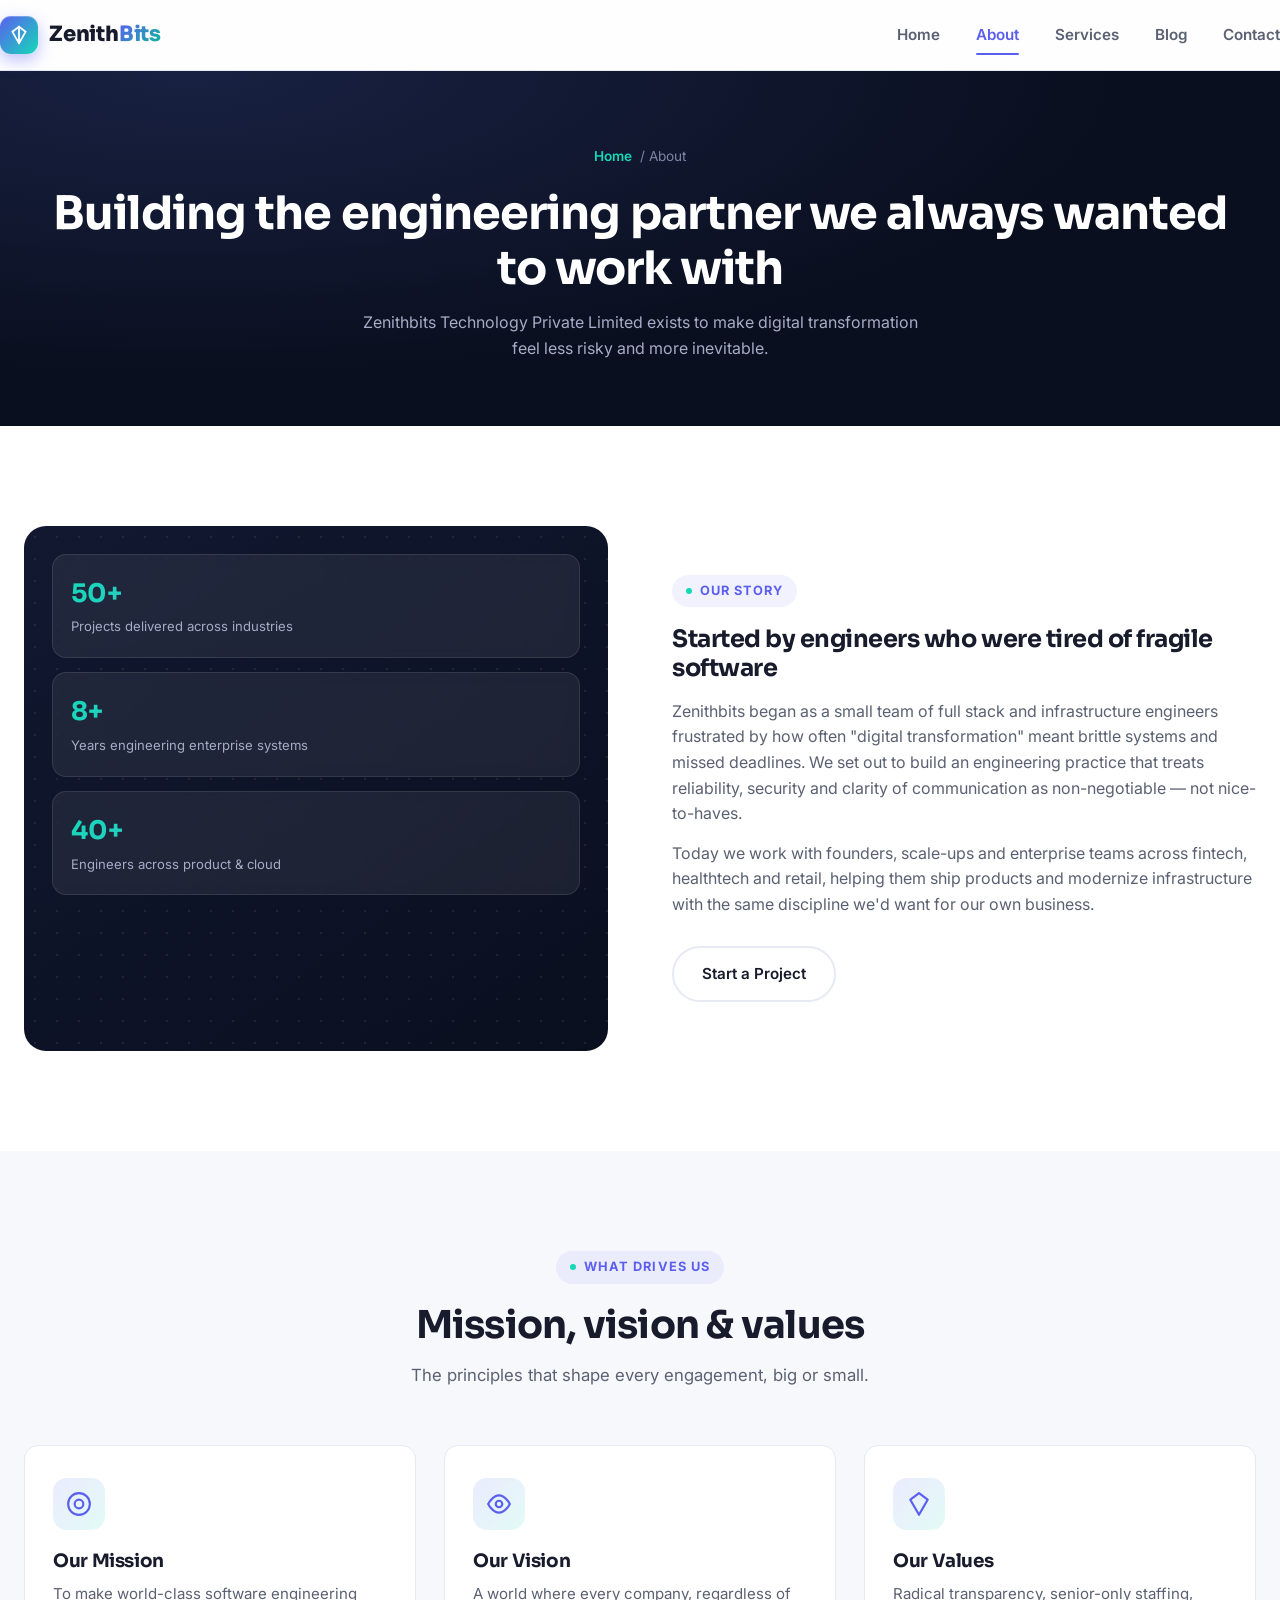
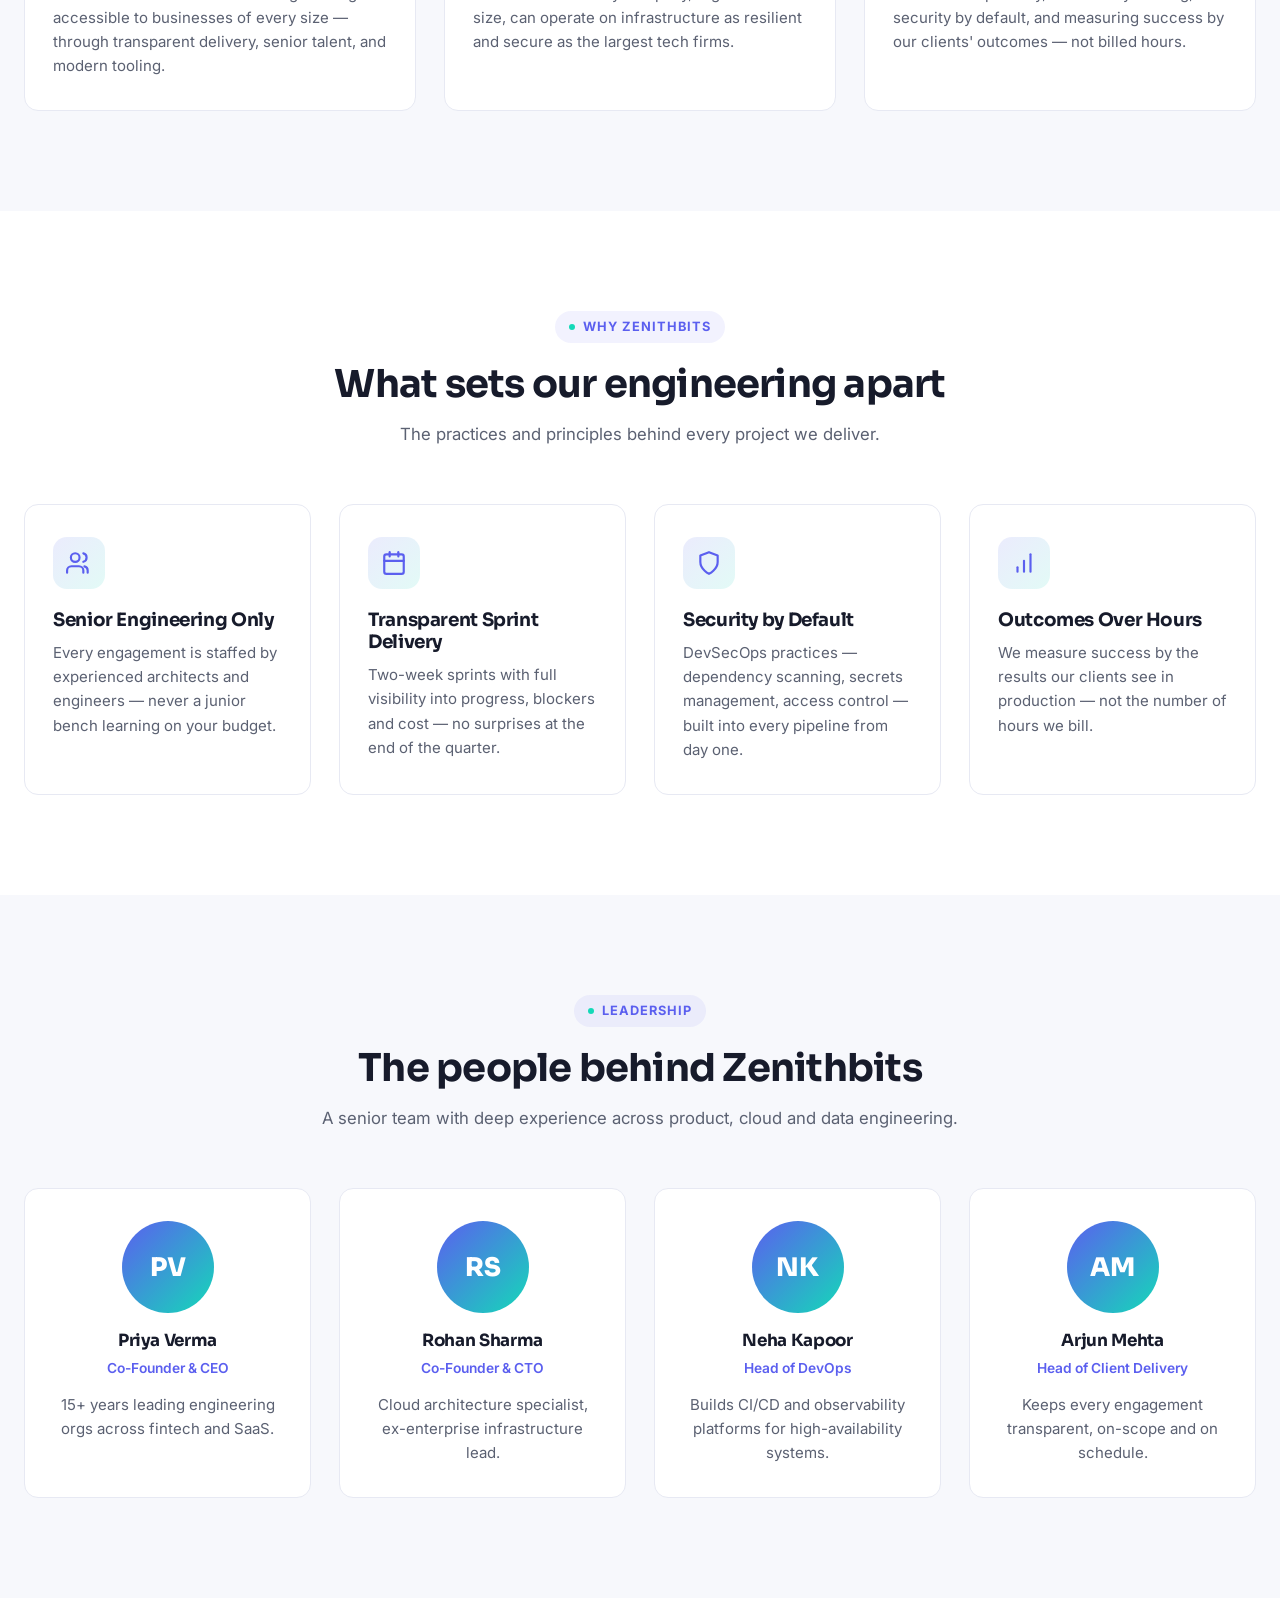
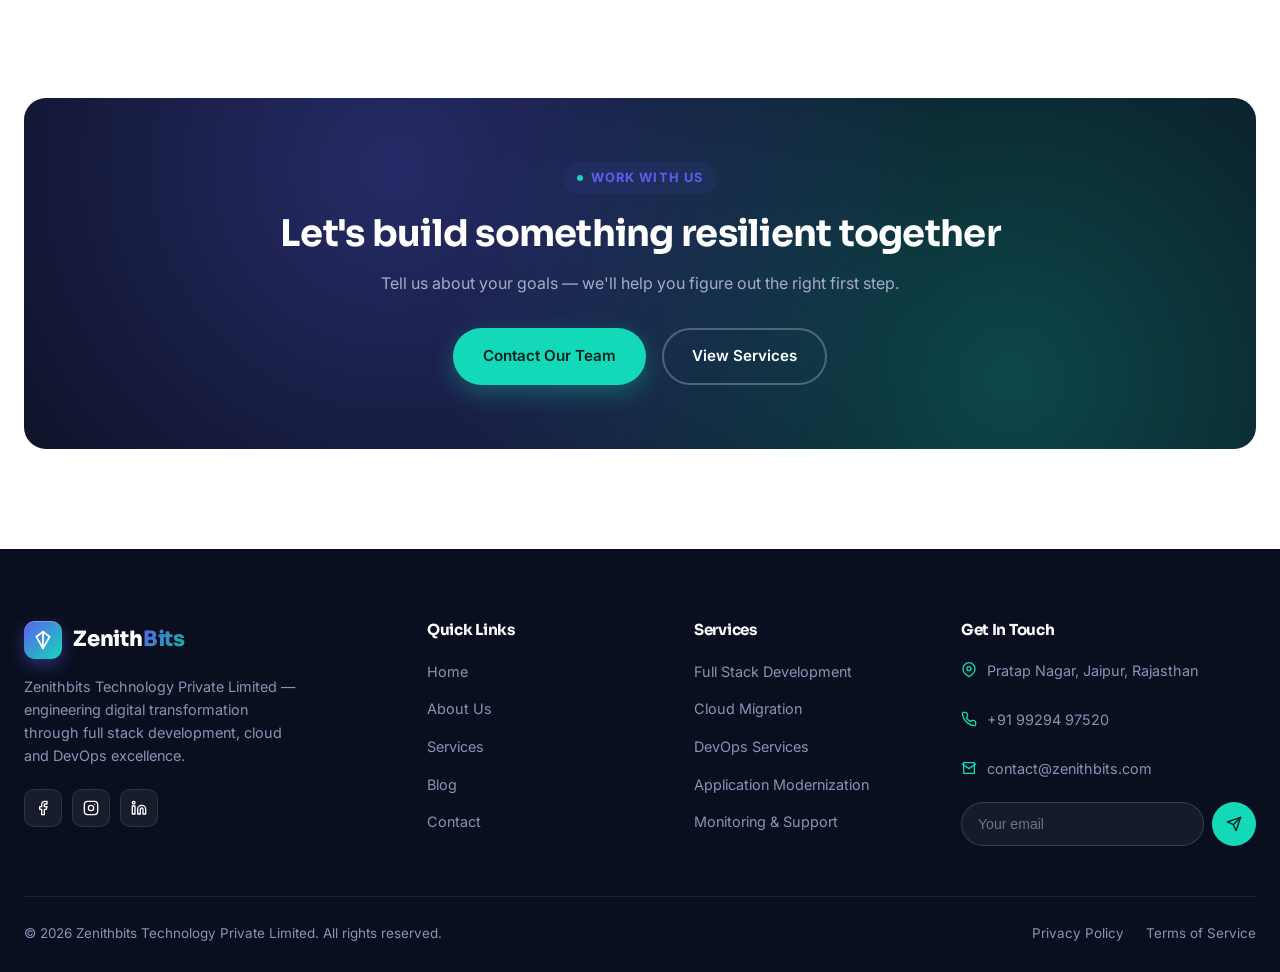
==== commit a190954b: "added" ====
--- a/about.html
+++ b/about.html
@@ -7,6 +7,11 @@
 <meta name="description" content="Learn about Zenithbits Technology Private Limited — our story, mission, values and the team behind our digital transformation work.">
 <link rel="preconnect" href="https://fonts.googleapis.com">
 <link href="https://fonts.googleapis.com/css2?family=Inter:wght@400;500;600;700&family=Sora:wght@600;700;800&display=swap" rel="stylesheet">
+<link rel="icon" type="image/svg+xml" href="assets/favicon.svg">
+<link rel="icon" type="image/png" sizes="32x32" href="assets/favicon-32.png">
+<link rel="icon" type="image/png" sizes="16x16" href="assets/favicon-16.png">
+<link rel="apple-touch-icon" sizes="180x180" href="assets/apple-touch-icon.png">
+<link rel="shortcut icon" href="assets/favicon.ico">
 <link rel="stylesheet" href="assets/style.css">
 </head>
 <body>
--- a/assets/style.css
+++ b/assets/style.css
@@ -26,7 +26,7 @@
   --shadow-sm: 0 2px 8px rgba(20, 24, 55, 0.06);
   --shadow-md: 0 12px 32px rgba(20, 24, 55, 0.10);
   --shadow-lg: 0 24px 60px rgba(10, 15, 31, 0.18);
-  --container: 1180px;
+  --container: 1360px;
 }
 
 * { box-sizing: border-box; margin: 0; padding: 0; }
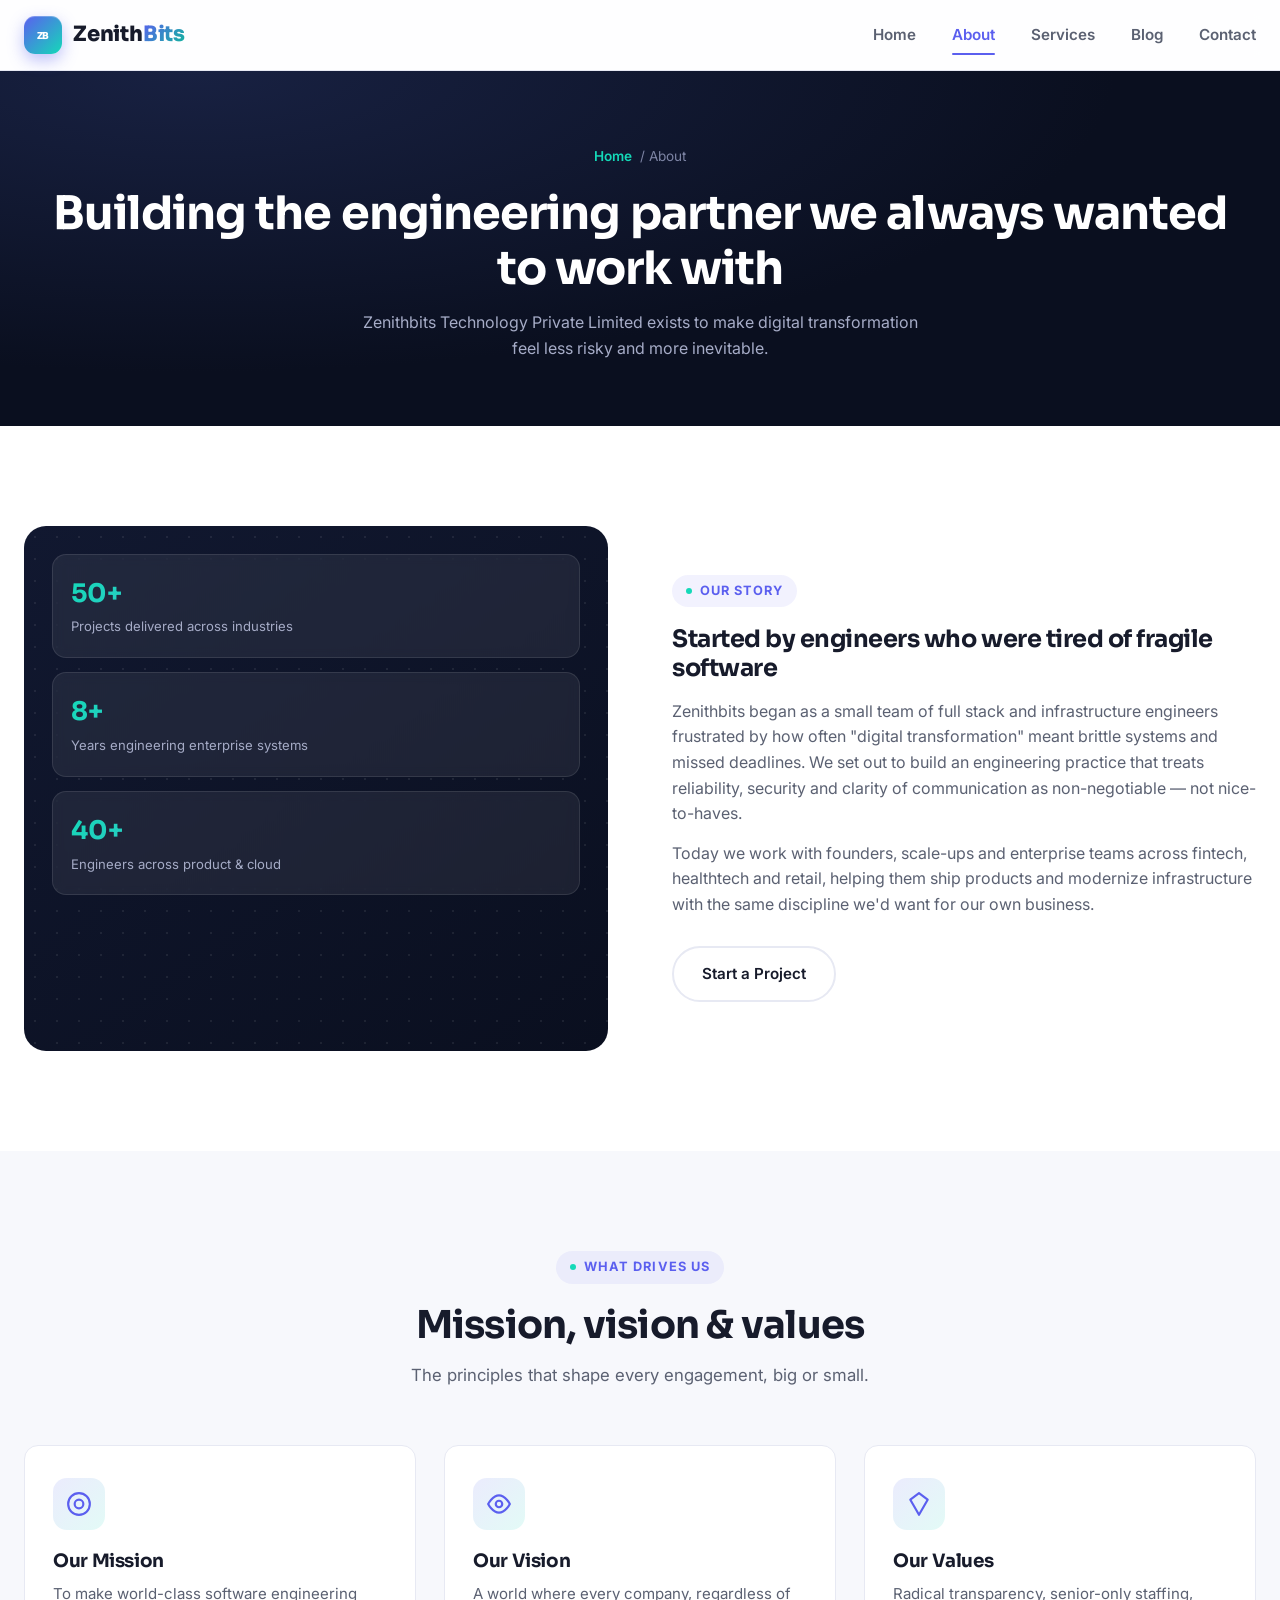
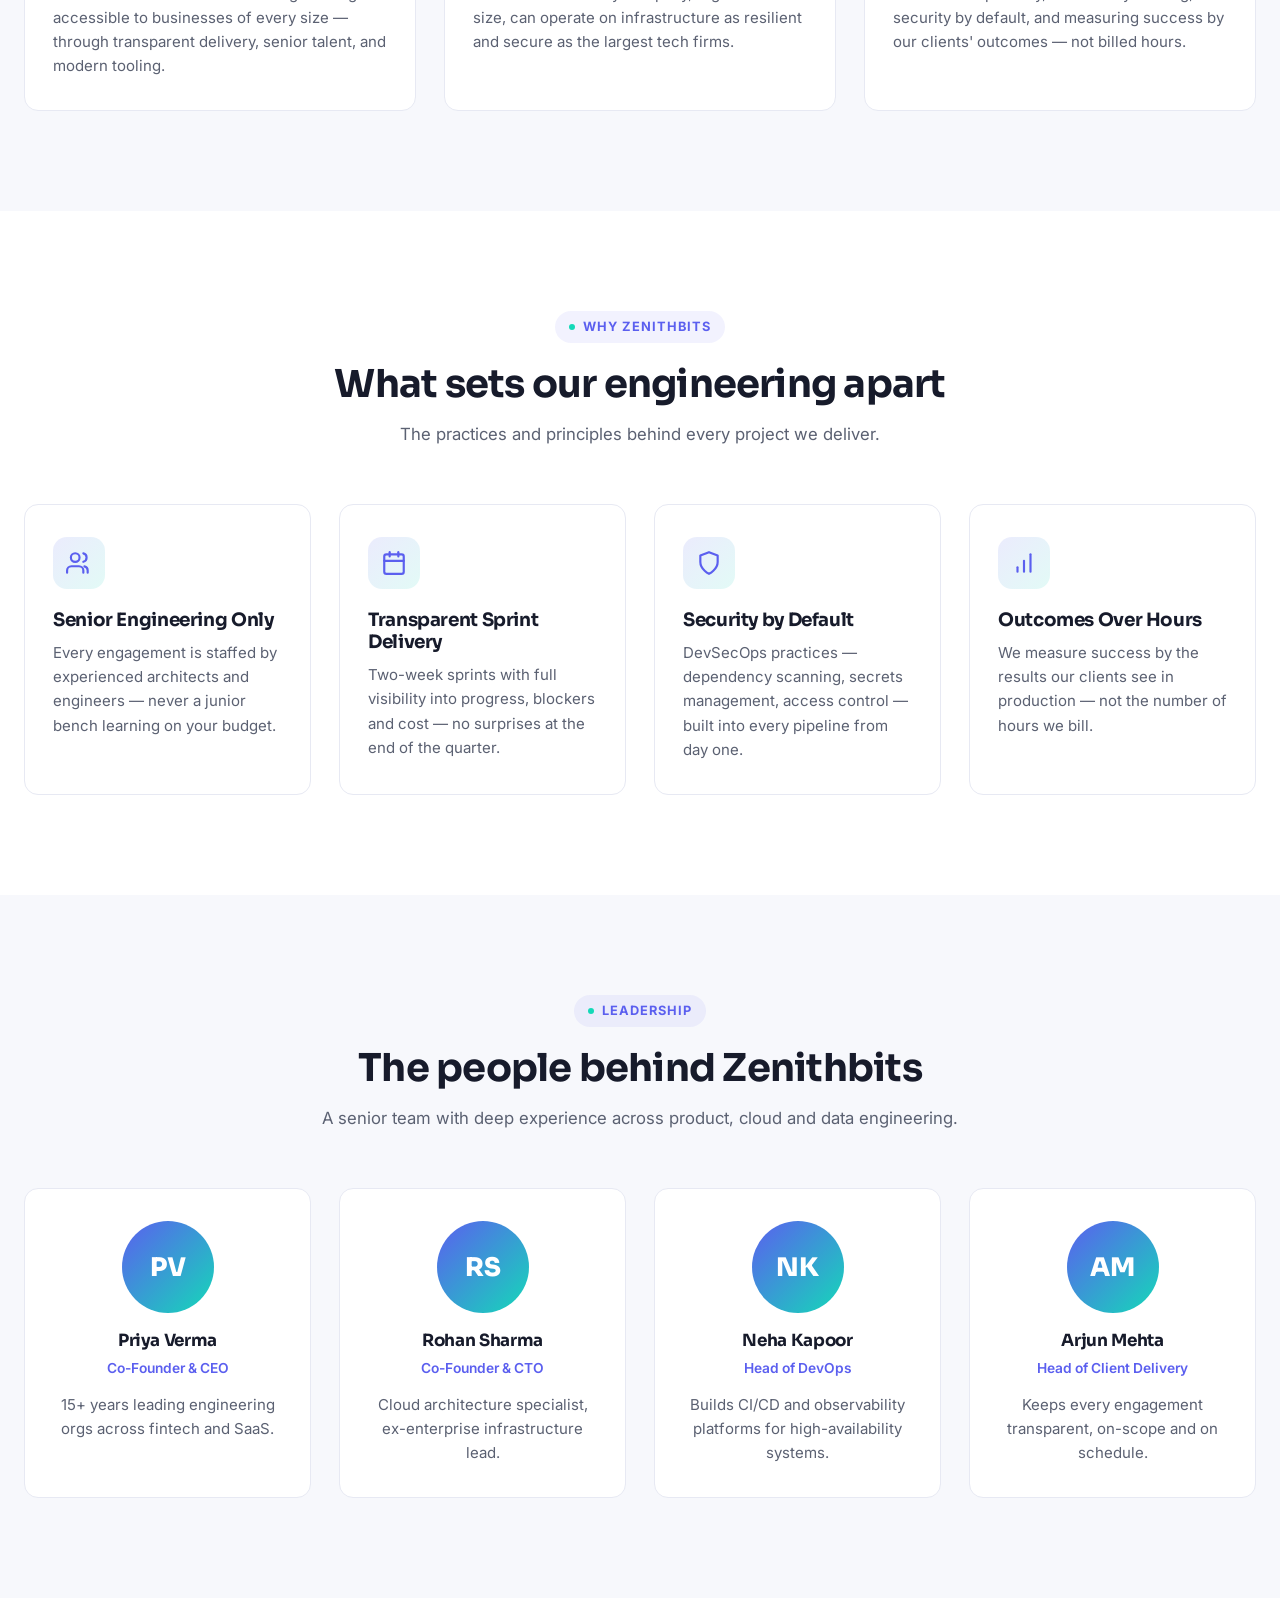
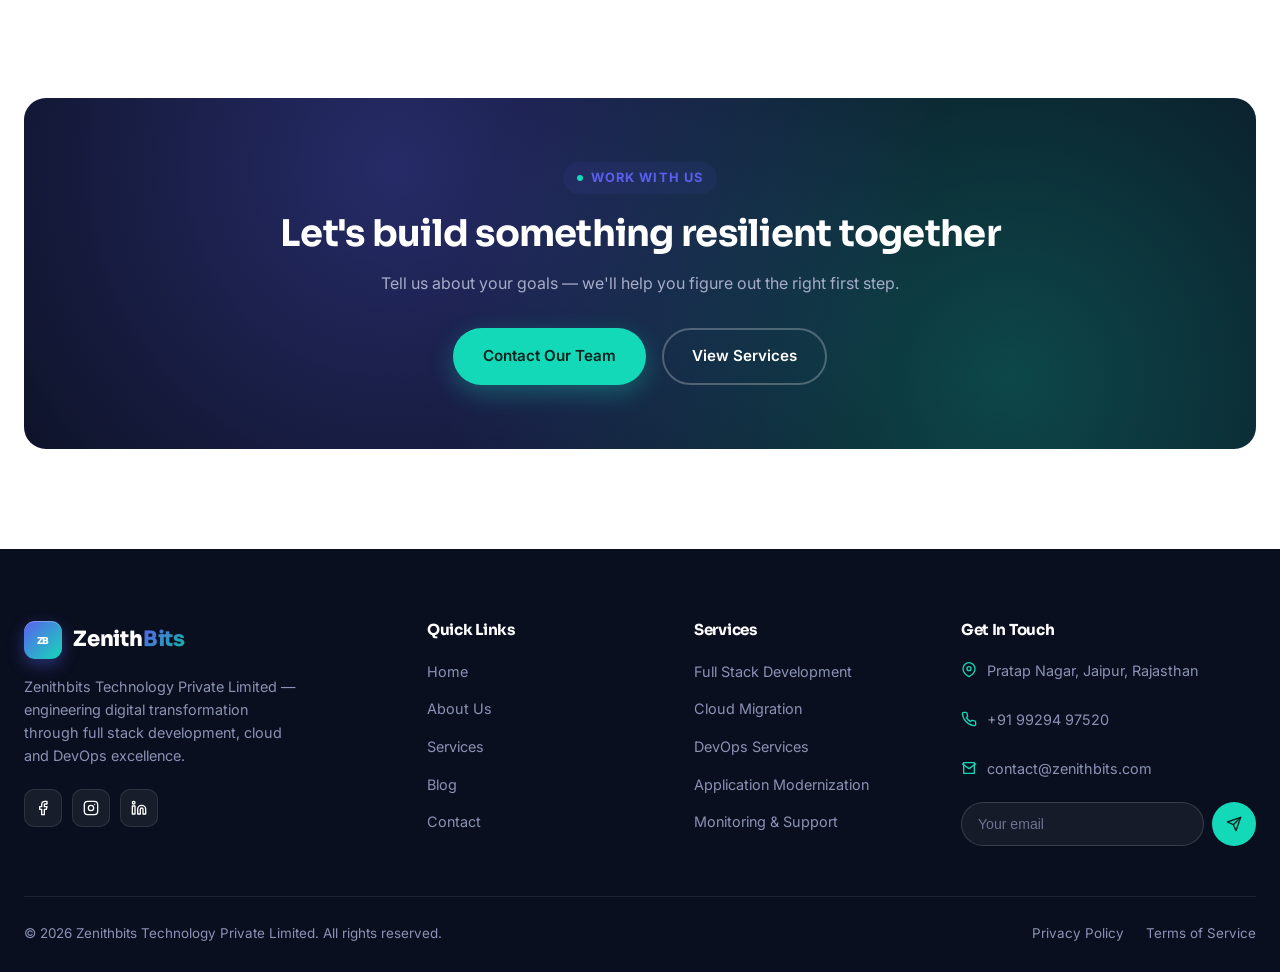
==== commit 11ef0f98: "added" ====
--- a/about.html
+++ b/about.html
@@ -19,7 +19,7 @@
 <header class="navbar">
   <div class="container nav-inner">
     <a href="index.html" class="logo">
-      <span class="mark"><svg viewBox="0 0 24 24" fill="none" stroke="#fff" stroke-width="2.2" stroke-linecap="round" stroke-linejoin="round"><path d="M12 2 L20 8 L12 22 L4 8 Z"/><path d="M12 2 L12 22"/></svg></span>
+      <span class="mark"><svg viewBox="0 0 24 24" fill="none"><text x="12" y="16.3" font-family="'Sora',Arial,sans-serif" font-weight="800" font-size="11.5" letter-spacing="-0.4" fill="#fff" text-anchor="middle">ZB</text></svg></span>
       <span class="logo-text">Zenith<span class="sub">Bits</span></span>
     </a>
     <nav class="nav-links">
@@ -184,7 +184,7 @@
     <div class="footer-grid">
       <div>
         <a href="index.html" class="logo">
-          <span class="mark"><svg viewBox="0 0 24 24" fill="none" stroke="#fff" stroke-width="2.2" stroke-linecap="round" stroke-linejoin="round"><path d="M12 2 L20 8 L12 22 L4 8 Z"/><path d="M12 2 L12 22"/></svg></span>
+          <span class="mark"><svg viewBox="0 0 24 24" fill="none"><text x="12" y="16.3" font-family="'Sora',Arial,sans-serif" font-weight="800" font-size="11.5" letter-spacing="-0.4" fill="#fff" text-anchor="middle">ZB</text></svg></span>
           <span class="logo-text">Zenith<span class="sub">Bits</span></span>
         </a>
         <p>Zenithbits Technology Private Limited — engineering digital transformation through full stack development, cloud and DevOps excellence.</p>
--- a/assets/style.css
+++ b/assets/style.css
@@ -160,7 +160,8 @@
   display: flex;
   align-items: center;
   justify-content: space-between;
-  padding: 16px 0;
+  padding-top: 16px;
+  padding-bottom: 16px;
 }
 .logo {
   display: flex;
@@ -232,7 +233,8 @@
   display: none;
   flex-direction: column;
   gap: 4px;
-  padding: 10px 0 20px;
+  padding-top: 10px;
+  padding-bottom: 20px;
   border-top: 1px solid var(--border);
 }
 .mobile-menu.open { display: flex; }
